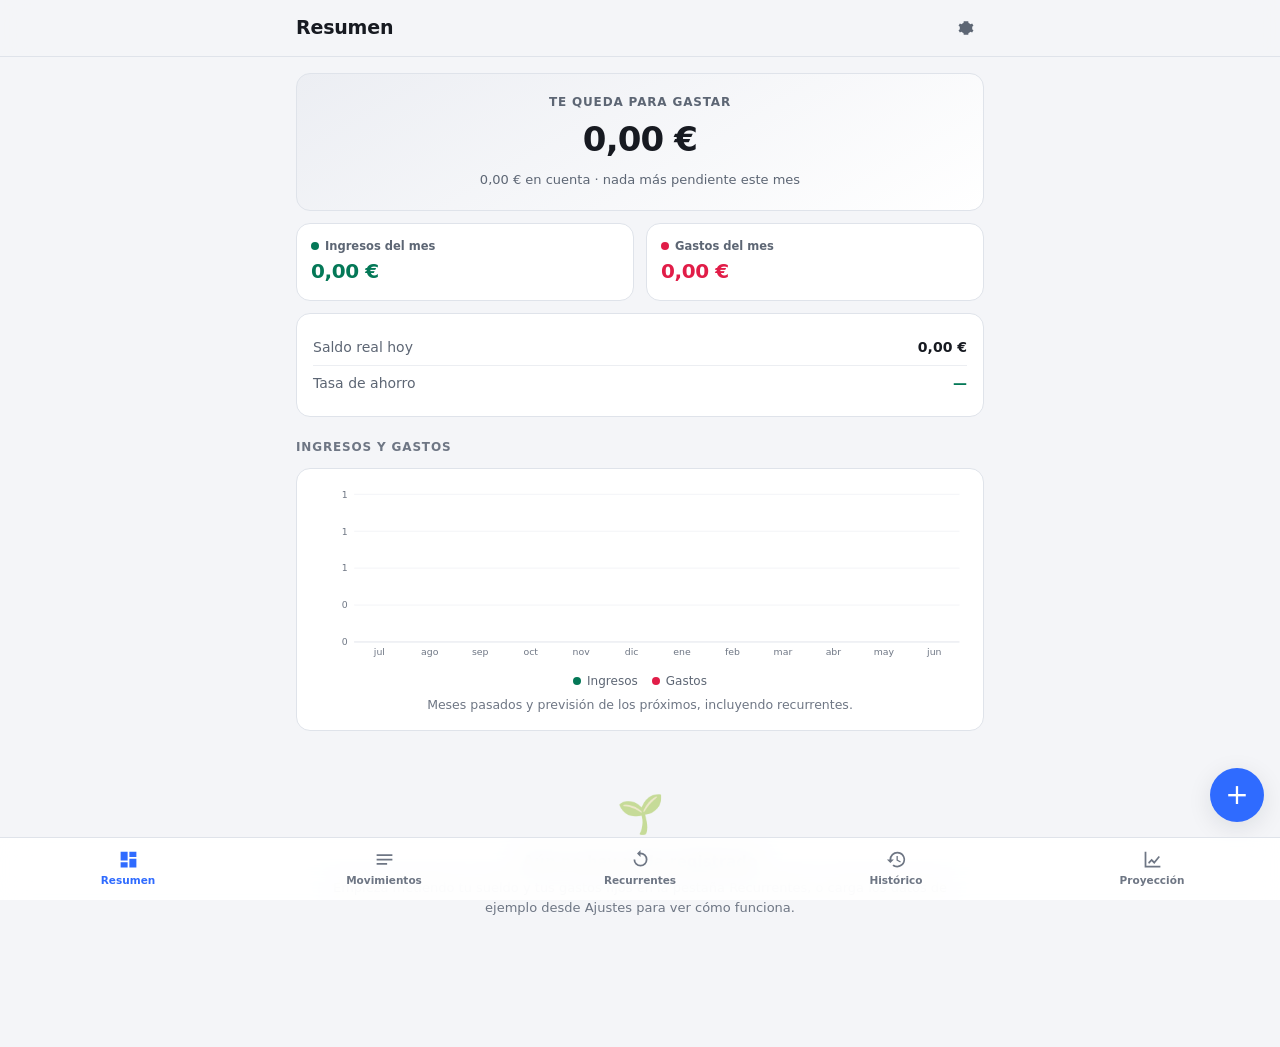
==== index.html @ 7154a7e4 "Add files via upload" ====
<!DOCTYPE html>
<html lang="es">
<head>
  <meta charset="utf-8" />
  <meta name="viewport" content="width=device-width, initial-scale=1, viewport-fit=cover" />
  <meta name="theme-color" content="#0f1115" />
  <meta name="description" content="Gestor de gastos, ingresos y gastos recurrentes con proyección a largo plazo. Funciona sin conexión y guarda los datos solo en tu dispositivo." />
  <title>Gestor de Cuentas</title>
  <link rel="manifest" href="./manifest.webmanifest" />
  <link rel="icon" href="./icons/icon.svg" type="image/svg+xml" />
  <link rel="apple-touch-icon" href="./icons/icon.svg" />
  <link rel="stylesheet" href="./css/styles.css" />
</head>
<body>
  <div id="app">
    <header class="topbar">
      <div class="topbar__inner">
        <h1 class="topbar__title" id="view-title">Resumen</h1>
        <div class="topbar__actions" id="topbar-actions">
          <a class="btn btn--ghost topbar__settings" href="#/ajustes" aria-label="Ajustes" title="Ajustes">
            <svg viewBox="0 0 24 24" aria-hidden="true" width="20" height="20"><path d="M12 8a4 4 0 1 0 0 8 4 4 0 0 0 0-8zm9.4 4c0-.6-.1-1.2-.2-1.7l2-1.6-2-3.4-2.4 1a7.6 7.6 0 0 0-3-1.7L15.4 2H8.6l-.4 2.6c-1.1.4-2.1 1-3 1.7l-2.4-1-2 3.4 2 1.6a8.6 8.6 0 0 0 0 3.4l-2 1.6 2 3.4 2.4-1c.9.7 1.9 1.3 3 1.7l.4 2.6h6.8l.4-2.6c1.1-.4 2.1-1 3-1.7l2.4 1 2-3.4-2-1.6c.1-.5.2-1.1.2-1.7z"/></svg>
          </a>
        </div>
      </div>
    </header>

    <main id="view" class="view" tabindex="-1"></main>

    <nav class="tabbar" aria-label="Navegación principal">
      <a class="tab" href="#/resumen" data-tab="resumen">
        <svg viewBox="0 0 24 24" aria-hidden="true"><path d="M3 13h8V3H3v10zm0 8h8v-6H3v6zm10 0h8V11h-8v10zm0-18v6h8V3h-8z"/></svg>
        <span>Resumen</span>
      </a>
      <a class="tab" href="#/movimientos" data-tab="movimientos">
        <svg viewBox="0 0 24 24" aria-hidden="true"><path d="M3 6h18v2H3V6zm0 5h18v2H3v-2zm0 5h12v2H3v-2z"/></svg>
        <span>Movimientos</span>
      </a>
      <a class="tab" href="#/recurrentes" data-tab="recurrentes">
        <svg viewBox="0 0 24 24" aria-hidden="true"><path d="M12 4V1L8 5l4 4V6a6 6 0 1 1-6 6H4a8 8 0 1 0 8-8z"/></svg>
        <span>Recurrentes</span>
      </a>
      <a class="tab" href="#/historico" data-tab="historico">
        <svg viewBox="0 0 24 24" aria-hidden="true"><path d="M13 3a9 9 0 0 0-9 9H1l4 4 4-4H6a7 7 0 1 1 7 7 6.9 6.9 0 0 1-4.2-1.4l-1.5 1.5A9 9 0 1 0 13 3zm-1 5v5l4.3 2.5.7-1.2-3.5-2.1V8z"/></svg>
        <span>Histórico</span>
      </a>
      <a class="tab" href="#/proyeccion" data-tab="proyeccion">
        <svg viewBox="0 0 24 24" aria-hidden="true"><path d="M3 3v18h18v-2H5V3H3zm4 12l4-4 3 3 5-6 1.5 1.2-6.5 7.8-3-3-3 3L7 15z"/></svg>
        <span>Proyección</span>
      </a>
    </nav>
  </div>

  <div id="modal-root"></div>
  <div id="toast-root" class="toast-root" role="status" aria-live="polite"></div>

  <script type="module" src="./js/app.js"></script>
</body>
</html>
---- css/styles.css ----
/* ==========================================================================
   Gestor de Cuentas — hoja de estilos única
   Sin dependencias. Mobile-first. Tema claro/oscuro automático.
   ========================================================================== */

:root {
  --bg: #0f1115;
  --bg-elev: #171a21;
  --bg-elev-2: #1e222b;
  --border: #2a2f3a;
  --text: #e8eaf0;
  --text-dim: #9aa3b2;
  --text-faint: #6b7382;

  --accent: #5b8cff;
  --accent-soft: #5b8cff22;
  --income: #34d399;
  --income-soft: #34d39922;
  --expense: #fb7185;
  --expense-soft: #fb718522;
  --warn: #fbbf24;

  --radius: 14px;
  --radius-sm: 9px;
  --tabbar-h: 62px;
  --topbar-h: 56px;

  --shadow: 0 8px 30px rgba(0, 0, 0, 0.35);
  --font: system-ui, -apple-system, "Segoe UI", Roboto, "Helvetica Neue", sans-serif;
  --mono: ui-monospace, "SF Mono", "Cascadia Mono", Menlo, Consolas, monospace;
}

@media (prefers-color-scheme: light) {
  :root {
    --bg: #f4f5f8;
    --bg-elev: #ffffff;
    --bg-elev-2: #eceef3;
    --border: #dfe3ea;
    --text: #171a21;
    --text-dim: #5d6674;
    /* Estos dos son más oscuros de lo que pediría el diseño, pero sobre fondo
       claro son lo mínimo para pasar el contraste AA (4.5:1) en texto pequeño. */
    --text-faint: #6e7684;
    --accent: #2f6bff;
    --accent-soft: #2f6bff18;
    --income: #047857;
    --income-soft: #04785718;
    --expense: #e11d48;
    --expense-soft: #e11d4818;
    --warn: #b45309;
    --shadow: 0 6px 24px rgba(20, 25, 40, 0.1);
  }
}

* { box-sizing: border-box; }

html, body {
  margin: 0;
  padding: 0;
  height: 100%;
}

body {
  background: var(--bg);
  color: var(--text);
  font-family: var(--font);
  font-size: 15px;
  line-height: 1.45;
  -webkit-font-smoothing: antialiased;
  -webkit-tap-highlight-color: transparent;
  overscroll-behavior-y: none;
}

h1, h2, h3, h4 { margin: 0; font-weight: 650; letter-spacing: -0.01em; }

button, input, select, textarea { font: inherit; color: inherit; }

/* --------------------------------------------------------------- layout -- */

#app {
  min-height: 100%;
  display: flex;
  flex-direction: column;
}

.topbar {
  position: sticky;
  top: 0;
  z-index: 20;
  background: color-mix(in srgb, var(--bg) 88%, transparent);
  backdrop-filter: blur(14px);
  border-bottom: 1px solid var(--border);
  padding-top: env(safe-area-inset-top);
}

.topbar__inner {
  height: var(--topbar-h);
  display: flex;
  align-items: center;
  justify-content: space-between;
  gap: 12px;
  padding: 0 16px;
  max-width: 720px;
  margin: 0 auto;
  width: 100%;
}

.topbar__title { font-size: 19px; }

.topbar__actions { display: flex; gap: 8px; align-items: center; }

.view {
  flex: 1;
  padding: 16px 16px calc(var(--tabbar-h) + env(safe-area-inset-bottom) + 24px);
  max-width: 720px;
  margin: 0 auto;
  width: 100%;
  outline: none;
}

.tabbar {
  position: fixed;
  bottom: 0;
  left: 0;
  right: 0;
  z-index: 30;
  display: grid;
  grid-template-columns: repeat(5, 1fr);
  background: color-mix(in srgb, var(--bg-elev) 92%, transparent);
  backdrop-filter: blur(14px);
  border-top: 1px solid var(--border);
  padding-bottom: env(safe-area-inset-bottom);
}

.tab {
  height: var(--tabbar-h);
  display: flex;
  flex-direction: column;
  align-items: center;
  justify-content: center;
  gap: 3px;
  text-decoration: none;
  color: var(--text-faint);
  font-size: 10.5px;
  font-weight: 550;
  transition: color 0.15s;
}

.tab svg { width: 21px; height: 21px; fill: currentColor; }

.tab[aria-current="page"] { color: var(--accent); }

.topbar__settings { color: var(--text-dim); padding: 6px; }
.topbar__settings svg { fill: currentColor; display: block; }
.topbar__settings[aria-current="page"] { color: var(--accent); }

/* ---------------------------------------------------------------- cards -- */

.card {
  background: var(--bg-elev);
  border: 1px solid var(--border);
  border-radius: var(--radius);
  padding: 16px;
}

.card + .card, .stack > * + * { margin-top: 12px; }

.stack--lg > * + * { margin-top: 20px; }

.section-title {
  font-size: 12px;
  text-transform: uppercase;
  letter-spacing: 0.07em;
  color: var(--text-faint);
  font-weight: 650;
  margin: 22px 0 10px;
}

.section-title:first-child { margin-top: 4px; }

/* --------------------------------------------------------- balance hero -- */

.hero {
  background: linear-gradient(150deg, var(--bg-elev-2), var(--bg-elev));
  border: 1px solid var(--border);
  border-radius: var(--radius);
  padding: 20px;
  text-align: center;
}

.hero__label {
  font-size: 12px;
  color: var(--text-dim);
  text-transform: uppercase;
  letter-spacing: 0.07em;
  font-weight: 600;
}

.hero__value {
  font-size: 34px;
  font-weight: 700;
  letter-spacing: -0.025em;
  margin-top: 4px;
  font-variant-numeric: tabular-nums;
}

.hero__sub { font-size: 13px; color: var(--text-dim); margin-top: 6px; }

.duo {
  display: grid;
  grid-template-columns: 1fr 1fr;
  gap: 12px;
}

.stat { background: var(--bg-elev); border: 1px solid var(--border); border-radius: var(--radius); padding: 14px; }
.stat__label { font-size: 11.5px; color: var(--text-dim); font-weight: 600; display: flex; align-items: center; gap: 6px; }
.stat__value { font-size: 20px; font-weight: 680; margin-top: 3px; font-variant-numeric: tabular-nums; letter-spacing: -0.02em; }

.dot { width: 8px; height: 8px; border-radius: 50%; display: inline-block; flex: none; }
.dot--income { background: var(--income); }
.dot--expense { background: var(--expense); }

.pos { color: var(--income); }
.neg { color: var(--expense); }
.num { font-variant-numeric: tabular-nums; }

/* -------------------------------------------------------------- buttons -- */

.btn {
  border: 1px solid var(--border);
  background: var(--bg-elev-2);
  color: var(--text);
  border-radius: var(--radius-sm);
  padding: 9px 14px;
  font-size: 14px;
  font-weight: 600;
  cursor: pointer;
  display: inline-flex;
  align-items: center;
  justify-content: center;
  gap: 7px;
  transition: filter 0.15s, opacity 0.15s;
  text-decoration: none;
}

.btn:hover { filter: brightness(1.12); }
.btn:active { transform: translateY(1px); }
.btn:disabled { opacity: 0.45; cursor: not-allowed; }

.btn--primary { background: var(--accent); border-color: var(--accent); color: #fff; }
.btn--danger { background: transparent; border-color: var(--expense); color: var(--expense); }
.btn--ghost { background: transparent; border-color: transparent; color: var(--text-dim); padding: 7px 9px; }
.btn--block { width: 100%; }
.btn--sm { padding: 6px 10px; font-size: 13px; }

.btn svg { width: 16px; height: 16px; fill: currentColor; }

.fab {
  position: fixed;
  right: 16px;
  bottom: calc(var(--tabbar-h) + env(safe-area-inset-bottom) + 16px);
  z-index: 25;
  width: 54px;
  height: 54px;
  border-radius: 50%;
  border: none;
  background: var(--accent);
  color: #fff;
  font-size: 28px;
  line-height: 1;
  cursor: pointer;
  box-shadow: var(--shadow);
  display: flex;
  align-items: center;
  justify-content: center;
}

/* --------------------------------------------------------------- listas -- */

.list { list-style: none; margin: 0; padding: 0; }

.row {
  display: flex;
  align-items: center;
  gap: 12px;
  padding: 12px 14px;
  background: var(--bg-elev);
  border: 1px solid var(--border);
  border-radius: var(--radius);
  cursor: pointer;
  width: 100%;
  text-align: left;
}

.row + .row { margin-top: 8px; }
.row:hover { border-color: color-mix(in srgb, var(--accent) 40%, var(--border)); }

.row__icon {
  width: 38px;
  height: 38px;
  border-radius: 11px;
  display: grid;
  place-items: center;
  font-size: 17px;
  flex: none;
  background: var(--bg-elev-2);
}

.row__main { flex: 1; min-width: 0; }
.row__title { font-weight: 600; font-size: 14.5px; white-space: nowrap; overflow: hidden; text-overflow: ellipsis; }
.row__sub { font-size: 12.5px; color: var(--text-dim); white-space: nowrap; overflow: hidden; text-overflow: ellipsis; }
.row__amount { font-weight: 680; font-variant-numeric: tabular-nums; white-space: nowrap; letter-spacing: -0.02em; }

.day-header {
  display: flex;
  justify-content: space-between;
  font-size: 11.5px;
  font-weight: 650;
  color: var(--text-faint);
  text-transform: uppercase;
  letter-spacing: 0.05em;
  margin: 18px 2px 8px;
}

/* --------------------------------------------- estado de un vencimiento -- */

.row__state {
  font-size: 10.5px;
  font-weight: 600;
  color: var(--text-faint);
  margin-top: 2px;
  white-space: nowrap;
}

.row__state.badge--income { background: none; color: var(--income); }
.row__state.badge--warn { background: none; color: var(--warn); }

.row__icon--off { opacity: 0.4; }
.strike { text-decoration: line-through; }

/* ------------------------------------------------- barra del presupuesto -- */

.bar {
  position: relative;
  height: 9px;
  border-radius: 5px;
  background: var(--bg-elev-2);
  overflow: hidden;
  margin: 12px 0 8px;
}

.bar__fill {
  position: absolute;
  top: 0;
  left: 0;
  height: 100%;
  border-radius: 5px;
  transition: width 0.4s cubic-bezier(0.2, 0.9, 0.3, 1);
}

.bar__fill--pending { background: var(--accent-soft); }
.bar__fill--spent { background: var(--accent); }

.bar-legend {
  display: flex;
  justify-content: space-between;
  font-size: 11.5px;
  color: var(--text-dim);
}

/* ----------------------------------------------------- aviso de cobros --- */

.alert {
  border-radius: var(--radius);
  padding: 14px;
  border: 1px solid transparent;
}

.alert--warn {
  background: color-mix(in srgb, var(--warn) 12%, var(--bg-elev));
  border-color: color-mix(in srgb, var(--warn) 40%, transparent);
}

.alert--info {
  background: var(--accent-soft);
  border-color: color-mix(in srgb, var(--accent) 30%, transparent);
}

.alert__title {
  font-weight: 650;
  font-size: 14px;
  display: flex;
  align-items: center;
  gap: 8px;
  margin-bottom: 2px;
}

.alert__title svg { width: 16px; height: 16px; fill: currentColor; flex: none; }
.alert--warn .alert__title { color: var(--warn); }
.alert--info .alert__title { color: var(--accent); }
.alert__text { font-size: 12.5px; color: var(--text-dim); line-height: 1.5; }

/* --------------------------------------------------------- consejos ----- */

.tip { border-left: 3px solid var(--border); padding-left: 13px; }
.tip + .tip { margin-top: 18px; }
.tip--alto { border-left-color: var(--expense); }
.tip--medio { border-left-color: var(--warn); }
.tip--info { border-left-color: var(--accent); }

.tip__title { font-weight: 650; font-size: 14.5px; line-height: 1.35; }
.tip__text { font-size: 13px; color: var(--text-dim); line-height: 1.55; margin-top: 5px; }
.tip__saving {
  display: inline-block;
  margin-top: 8px;
  font-size: 12px;
  font-weight: 650;
  color: var(--income);
  background: var(--income-soft);
  padding: 3px 9px;
  border-radius: 999px;
}

/* --------------------------------------------------------------- badges -- */

.badge {
  display: inline-flex;
  align-items: center;
  gap: 5px;
  font-size: 11px;
  font-weight: 650;
  padding: 3px 8px;
  border-radius: 999px;
  background: var(--bg-elev-2);
  color: var(--text-dim);
  border: 1px solid var(--border);
  white-space: nowrap;
}

.badge--loan { background: var(--accent-soft); color: var(--accent); border-color: transparent; }
.badge--income { background: var(--income-soft); color: var(--income); border-color: transparent; }
.badge--expense { background: var(--expense-soft); color: var(--expense); border-color: transparent; }
.badge--warn { background: color-mix(in srgb, var(--warn) 15%, transparent); color: var(--warn); border-color: transparent; }

/* -------------------------------------------------------------- formularios -- */

.field { display: block; margin-bottom: 14px; }

.field__label {
  display: block;
  font-size: 12.5px;
  font-weight: 620;
  color: var(--text-dim);
  margin-bottom: 5px;
}

.field__hint { font-size: 11.5px; color: var(--text-faint); margin-top: 5px; line-height: 1.4; }

.input, .select, .textarea {
  width: 100%;
  background: var(--bg);
  border: 1px solid var(--border);
  border-radius: var(--radius-sm);
  padding: 10px 12px;
  font-size: 16px; /* 16px evita el zoom automático en iOS */
  outline: none;
  transition: border-color 0.15s, box-shadow 0.15s;
}

.input:focus, .select:focus, .textarea:focus {
  border-color: var(--accent);
  box-shadow: 0 0 0 3px var(--accent-soft);
}

.select {
  appearance: none;
  background-image: url("data:image/svg+xml,%3Csvg xmlns='http://www.w3.org/2000/svg' viewBox='0 0 12 12'%3E%3Cpath d='M2 4l4 4 4-4' stroke='%239aa3b2' stroke-width='1.6' fill='none' stroke-linecap='round'/%3E%3C/svg%3E");
  background-repeat: no-repeat;
  background-position: right 11px center;
  background-size: 12px;
  padding-right: 32px;
}

.input--amount { font-size: 26px; font-weight: 680; text-align: center; font-variant-numeric: tabular-nums; padding: 14px 12px; }

.grid-2 { display: grid; grid-template-columns: 1fr 1fr; gap: 12px; }

.segmented {
  display: grid;
  grid-auto-flow: column;
  grid-auto-columns: 1fr;
  gap: 4px;
  background: var(--bg);
  border: 1px solid var(--border);
  border-radius: var(--radius-sm);
  padding: 4px;
}

.segmented button {
  border: none;
  background: transparent;
  color: var(--text-dim);
  border-radius: 6px;
  padding: 8px 6px;
  font-size: 13.5px;
  font-weight: 620;
  cursor: pointer;
  transition: background 0.15s, color 0.15s;
}

.segmented button[aria-pressed="true"] { background: var(--accent); color: #fff; }
.segmented--income button[aria-pressed="true"] { background: var(--income); }
.segmented--expense button[aria-pressed="true"] { background: var(--expense); }

.chips { display: flex; flex-wrap: wrap; gap: 7px; }

.chip {
  border: 1px solid var(--border);
  background: var(--bg);
  color: var(--text-dim);
  border-radius: 999px;
  padding: 6px 12px;
  font-size: 13px;
  font-weight: 600;
  cursor: pointer;
}

.chip[aria-pressed="true"] { background: var(--accent-soft); border-color: var(--accent); color: var(--accent); }

.switch-row {
  display: flex;
  align-items: center;
  justify-content: space-between;
  gap: 12px;
  padding: 11px 0;
}

.switch-row + .switch-row { border-top: 1px solid var(--border); }

/* --------------------------------------------------------------- modal -- */

.modal-backdrop {
  position: fixed;
  inset: 0;
  z-index: 50;
  background: rgba(0, 0, 0, 0.55);
  display: flex;
  align-items: flex-end;
  justify-content: center;
  animation: fade 0.18s ease;
}

.modal {
  background: var(--bg-elev);
  border-top-left-radius: 20px;
  border-top-right-radius: 20px;
  width: 100%;
  max-width: 560px;
  max-height: 92vh;
  overflow-y: auto;
  padding: 8px 18px calc(20px + env(safe-area-inset-bottom));
  animation: slide-up 0.22s cubic-bezier(0.2, 0.9, 0.3, 1);
  border: 1px solid var(--border);
  border-bottom: none;
}

.modal__grip {
  width: 38px;
  height: 4px;
  border-radius: 2px;
  background: var(--border);
  margin: 8px auto 12px;
}

.modal__header {
  display: flex;
  align-items: center;
  justify-content: space-between;
  gap: 12px;
  margin-bottom: 14px;
  position: sticky;
  top: 0;
  background: var(--bg-elev);
  padding: 4px 0 8px;
  z-index: 2;
}

.modal__title { font-size: 17px; }

@media (min-width: 620px) {
  .modal-backdrop { align-items: center; }
  .modal { border-radius: 20px; border-bottom: 1px solid var(--border); }
}

@keyframes slide-up { from { transform: translateY(24px); opacity: 0.6; } to { transform: none; opacity: 1; } }
@keyframes fade { from { opacity: 0; } to { opacity: 1; } }

/* --------------------------------------------------------------- toast -- */

.toast-root {
  position: fixed;
  left: 50%;
  transform: translateX(-50%);
  bottom: calc(var(--tabbar-h) + env(safe-area-inset-bottom) + 18px);
  z-index: 60;
  display: flex;
  flex-direction: column;
  gap: 8px;
  align-items: center;
  pointer-events: none;
  width: max-content;
  max-width: 90vw;
}

.toast {
  background: var(--text);
  color: var(--bg);
  padding: 9px 16px;
  border-radius: 999px;
  font-size: 13.5px;
  font-weight: 620;
  box-shadow: var(--shadow);
  animation: fade 0.15s ease;
}

/* -------------------------------------------------------------- charts -- */

.chart { width: 100%; display: block; overflow: visible; }
.chart text { font-family: var(--font); fill: var(--text-faint); font-size: 10px; }
.chart .grid-line { stroke: var(--border); stroke-width: 1; }
.chart .zero-line { stroke: var(--text-faint); stroke-width: 1; stroke-dasharray: 3 3; opacity: 0.6; }

.legend { display: flex; gap: 14px; flex-wrap: wrap; justify-content: center; font-size: 12px; color: var(--text-dim); margin-top: 10px; }
.legend span { display: inline-flex; align-items: center; gap: 6px; }

/* --------------------------------------------------------------- tabla -- */

.table-wrap { overflow-x: auto; -webkit-overflow-scrolling: touch; margin: 0 -16px; padding: 0 16px; }

table.data { border-collapse: collapse; width: 100%; font-size: 13px; font-variant-numeric: tabular-nums; }
table.data th, table.data td { padding: 8px 10px; text-align: right; white-space: nowrap; }
table.data th { color: var(--text-faint); font-weight: 650; font-size: 11px; text-transform: uppercase; letter-spacing: 0.04em; border-bottom: 1px solid var(--border); }
table.data td { border-bottom: 1px solid color-mix(in srgb, var(--border) 55%, transparent); }
table.data th:first-child, table.data td:first-child { text-align: left; }
table.data tbody tr:hover { background: var(--bg-elev-2); }
table.data tr.year-end td { font-weight: 650; }

/* --------------------------------------------------------------- misc -- */

.empty {
  text-align: center;
  padding: 44px 20px;
  color: var(--text-faint);
}

.empty__icon { font-size: 38px; opacity: 0.5; }
.empty__title { font-weight: 620; color: var(--text-dim); margin-top: 10px; }
.empty__text { font-size: 13px; margin-top: 4px; line-height: 1.5; }

.kv { display: flex; justify-content: space-between; gap: 12px; padding: 7px 0; font-size: 14px; }
.kv + .kv { border-top: 1px solid color-mix(in srgb, var(--border) 60%, transparent); }
.kv__k { color: var(--text-dim); }
.kv__v { font-weight: 620; font-variant-numeric: tabular-nums; }

.note {
  background: var(--accent-soft);
  border: 1px solid color-mix(in srgb, var(--accent) 35%, transparent);
  border-radius: var(--radius-sm);
  padding: 11px 13px;
  font-size: 12.5px;
  color: var(--text-dim);
  line-height: 1.5;
}

.note--warn { background: color-mix(in srgb, var(--warn) 12%, transparent); border-color: color-mix(in srgb, var(--warn) 35%, transparent); }

.muted { color: var(--text-dim); }
.faint { color: var(--text-faint); }
.small { font-size: 12.5px; }
.center { text-align: center; }
.mono { font-family: var(--mono); }
.hidden { display: none !important; }
.row-actions { display: flex; gap: 8px; margin-top: 16px; }
.row-actions .btn { flex: 1; }

@media (prefers-reduced-motion: reduce) {
  * { animation: none !important; transition: none !important; }
}
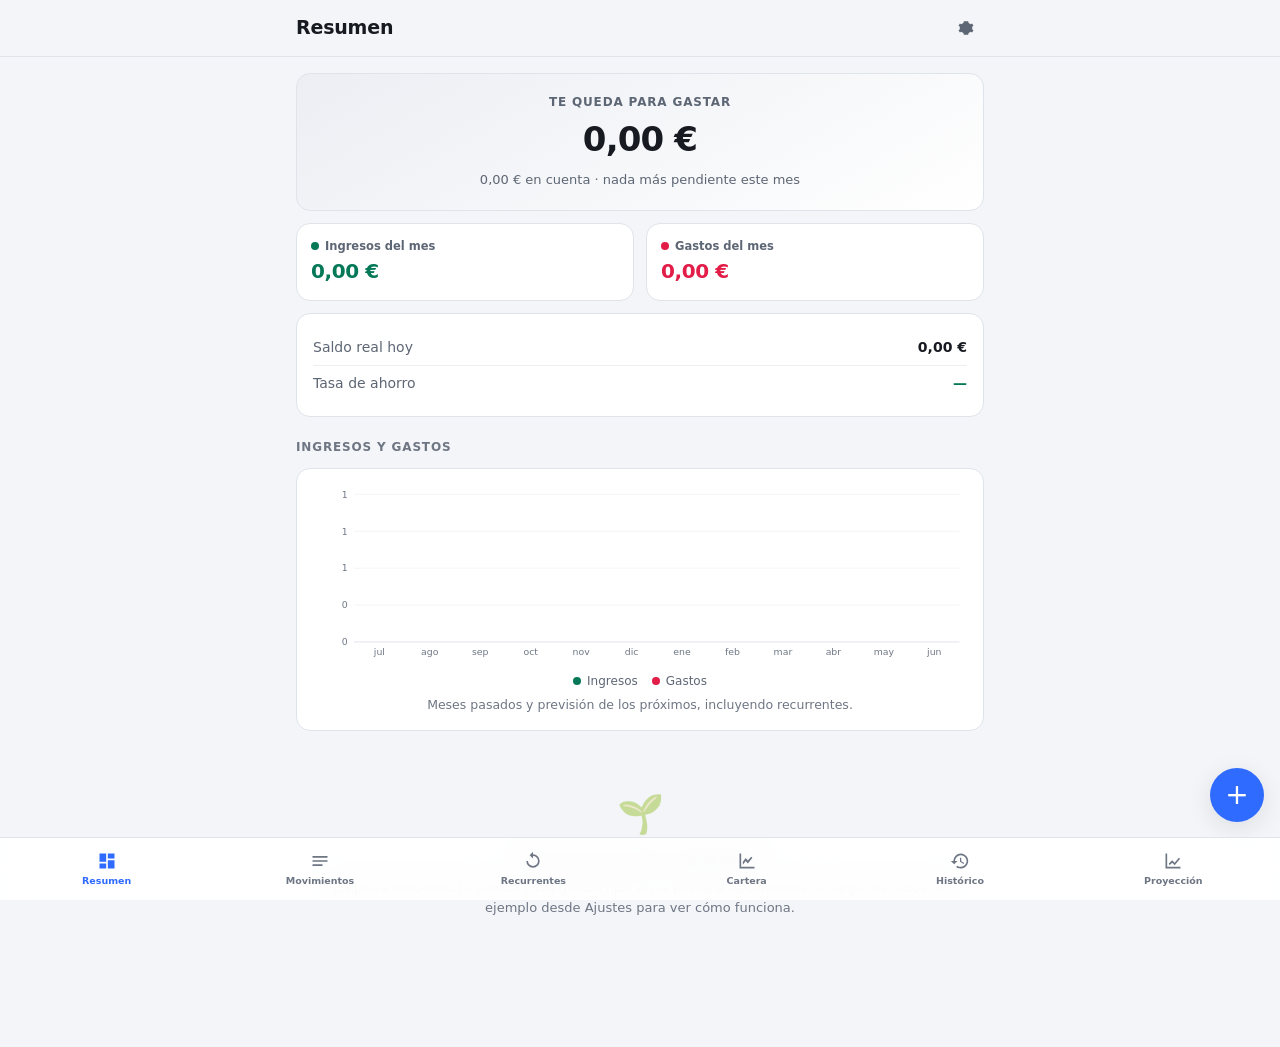
==== commit 135deb90: "Añade Cartera (inversiones) y calendario mensual - Sección Cartera: aportaciones, valoraciones (valo" ====
--- a/index.html
+++ b/index.html
@@ -39,6 +39,10 @@
         <svg viewBox="0 0 24 24" aria-hidden="true"><path d="M12 4V1L8 5l4 4V6a6 6 0 1 1-6 6H4a8 8 0 1 0 8-8z"/></svg>
         <span>Recurrentes</span>
       </a>
+      <a class="tab" href="#/inversiones" data-tab="inversiones">
+        <svg viewBox="0 0 24 24" aria-hidden="true"><path d="M3 3v18h18v-2H5V3H3zm4 10l3.5-4.5 2.5 3L17 7l1.5 1.2L13 15l-2.5-3L7 16.5V13z"/></svg>
+        <span>Cartera</span>
+      </a>
       <a class="tab" href="#/historico" data-tab="historico">
         <svg viewBox="0 0 24 24" aria-hidden="true"><path d="M13 3a9 9 0 0 0-9 9H1l4 4 4-4H6a7 7 0 1 1 7 7 6.9 6.9 0 0 1-4.2-1.4l-1.5 1.5A9 9 0 1 0 13 3zm-1 5v5l4.3 2.5.7-1.2-3.5-2.1V8z"/></svg>
         <span>Histórico</span>
--- a/css/styles.css
+++ b/css/styles.css
@@ -125,7 +125,7 @@
   right: 0;
   z-index: 30;
   display: grid;
-  grid-template-columns: repeat(5, 1fr);
+  grid-template-columns: repeat(6, 1fr);
   background: color-mix(in srgb, var(--bg-elev) 92%, transparent);
   backdrop-filter: blur(14px);
   border-top: 1px solid var(--border);
@@ -141,12 +141,23 @@
   gap: 3px;
   text-decoration: none;
   color: var(--text-faint);
-  font-size: 10.5px;
+  font-size: 9.5px;
   font-weight: 550;
   transition: color 0.15s;
-}
-
-.tab svg { width: 21px; height: 21px; fill: currentColor; }
+  min-width: 0;
+  padding: 0 2px;
+}
+
+.tab svg { width: 20px; height: 20px; fill: currentColor; }
+
+/* Con 6 pestañas las etiquetas van justas: que recorten con "…" antes que
+   desbordar o partirse en dos líneas. */
+.tab span {
+  max-width: 100%;
+  overflow: hidden;
+  text-overflow: ellipsis;
+  white-space: nowrap;
+}
 
 .tab[aria-current="page"] { color: var(--accent); }
 
@@ -645,6 +656,49 @@
 table.data tbody tr:hover { background: var(--bg-elev-2); }
 table.data tr.year-end td { font-weight: 650; }
 
+/* ------------------------------------------------------------ calendario -- */
+
+.cal {
+  display: grid;
+  grid-template-columns: repeat(7, 1fr);
+  gap: 4px;
+}
+
+.cal__head {
+  text-align: center;
+  font-size: 11px;
+  font-weight: 650;
+  color: var(--text-faint);
+  padding-bottom: 4px;
+}
+
+.cal__cell {
+  aspect-ratio: 1 / 1;
+  border: 1px solid transparent;
+  background: var(--bg-elev-2);
+  border-radius: 9px;
+  display: flex;
+  flex-direction: column;
+  align-items: center;
+  justify-content: center;
+  gap: 3px;
+  cursor: pointer;
+  padding: 0;
+  color: var(--text);
+  transition: border-color 0.12s, background 0.12s;
+}
+
+.cal__cell--has { background: color-mix(in srgb, var(--accent) 10%, var(--bg-elev-2)); }
+.cal__cell--today { border-color: var(--accent); }
+.cal__cell--sel { background: var(--accent); color: #fff; }
+.cal__cell--sel .cal__day { color: #fff; }
+
+.cal__day { font-size: 13px; font-weight: 600; font-variant-numeric: tabular-nums; }
+
+.cal__dots { display: flex; gap: 2px; height: 5px; align-items: center; }
+.cal__dot { width: 5px; height: 5px; border-radius: 50%; display: block; }
+.cal__cell--sel .cal__dot { outline: 1px solid #fff; }
+
 /* --------------------------------------------------------------- misc -- */
 
 .empty {
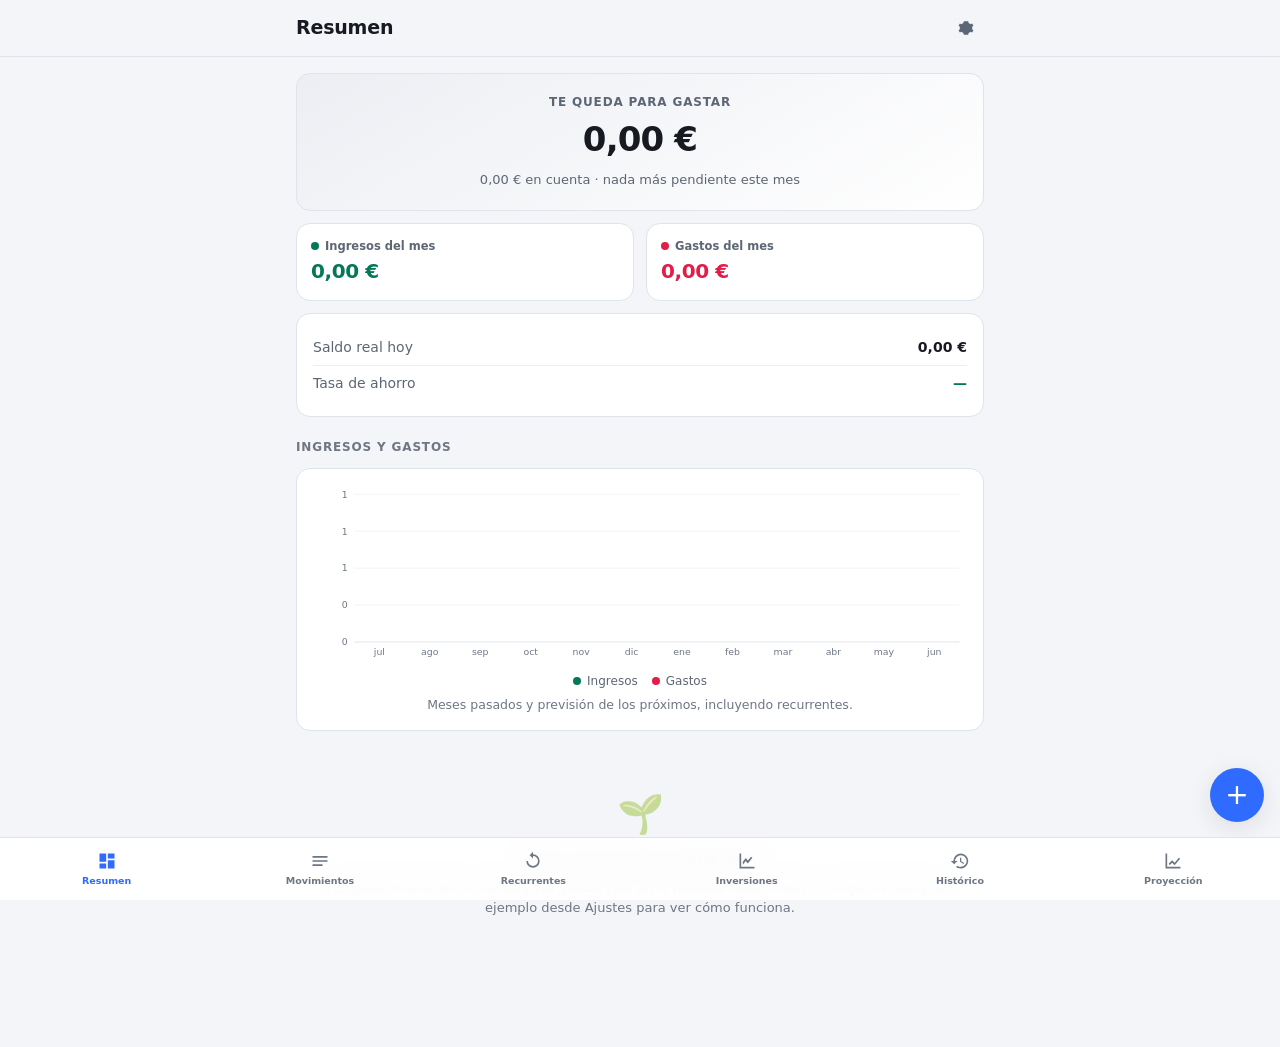
==== commit 3226b625: "Inversiones: renombra la pestaña y sube los botones de añadir - La pestaña "Cartera" pasa a llamarse" ====
--- a/index.html
+++ b/index.html
@@ -41,7 +41,7 @@
       </a>
       <a class="tab" href="#/inversiones" data-tab="inversiones">
         <svg viewBox="0 0 24 24" aria-hidden="true"><path d="M3 3v18h18v-2H5V3H3zm4 10l3.5-4.5 2.5 3L17 7l1.5 1.2L13 15l-2.5-3L7 16.5V13z"/></svg>
-        <span>Cartera</span>
+        <span>Inversiones</span>
       </a>
       <a class="tab" href="#/historico" data-tab="historico">
         <svg viewBox="0 0 24 24" aria-hidden="true"><path d="M13 3a9 9 0 0 0-9 9H1l4 4 4-4H6a7 7 0 1 1 7 7 6.9 6.9 0 0 1-4.2-1.4l-1.5 1.5A9 9 0 1 0 13 3zm-1 5v5l4.3 2.5.7-1.2-3.5-2.1V8z"/></svg>
